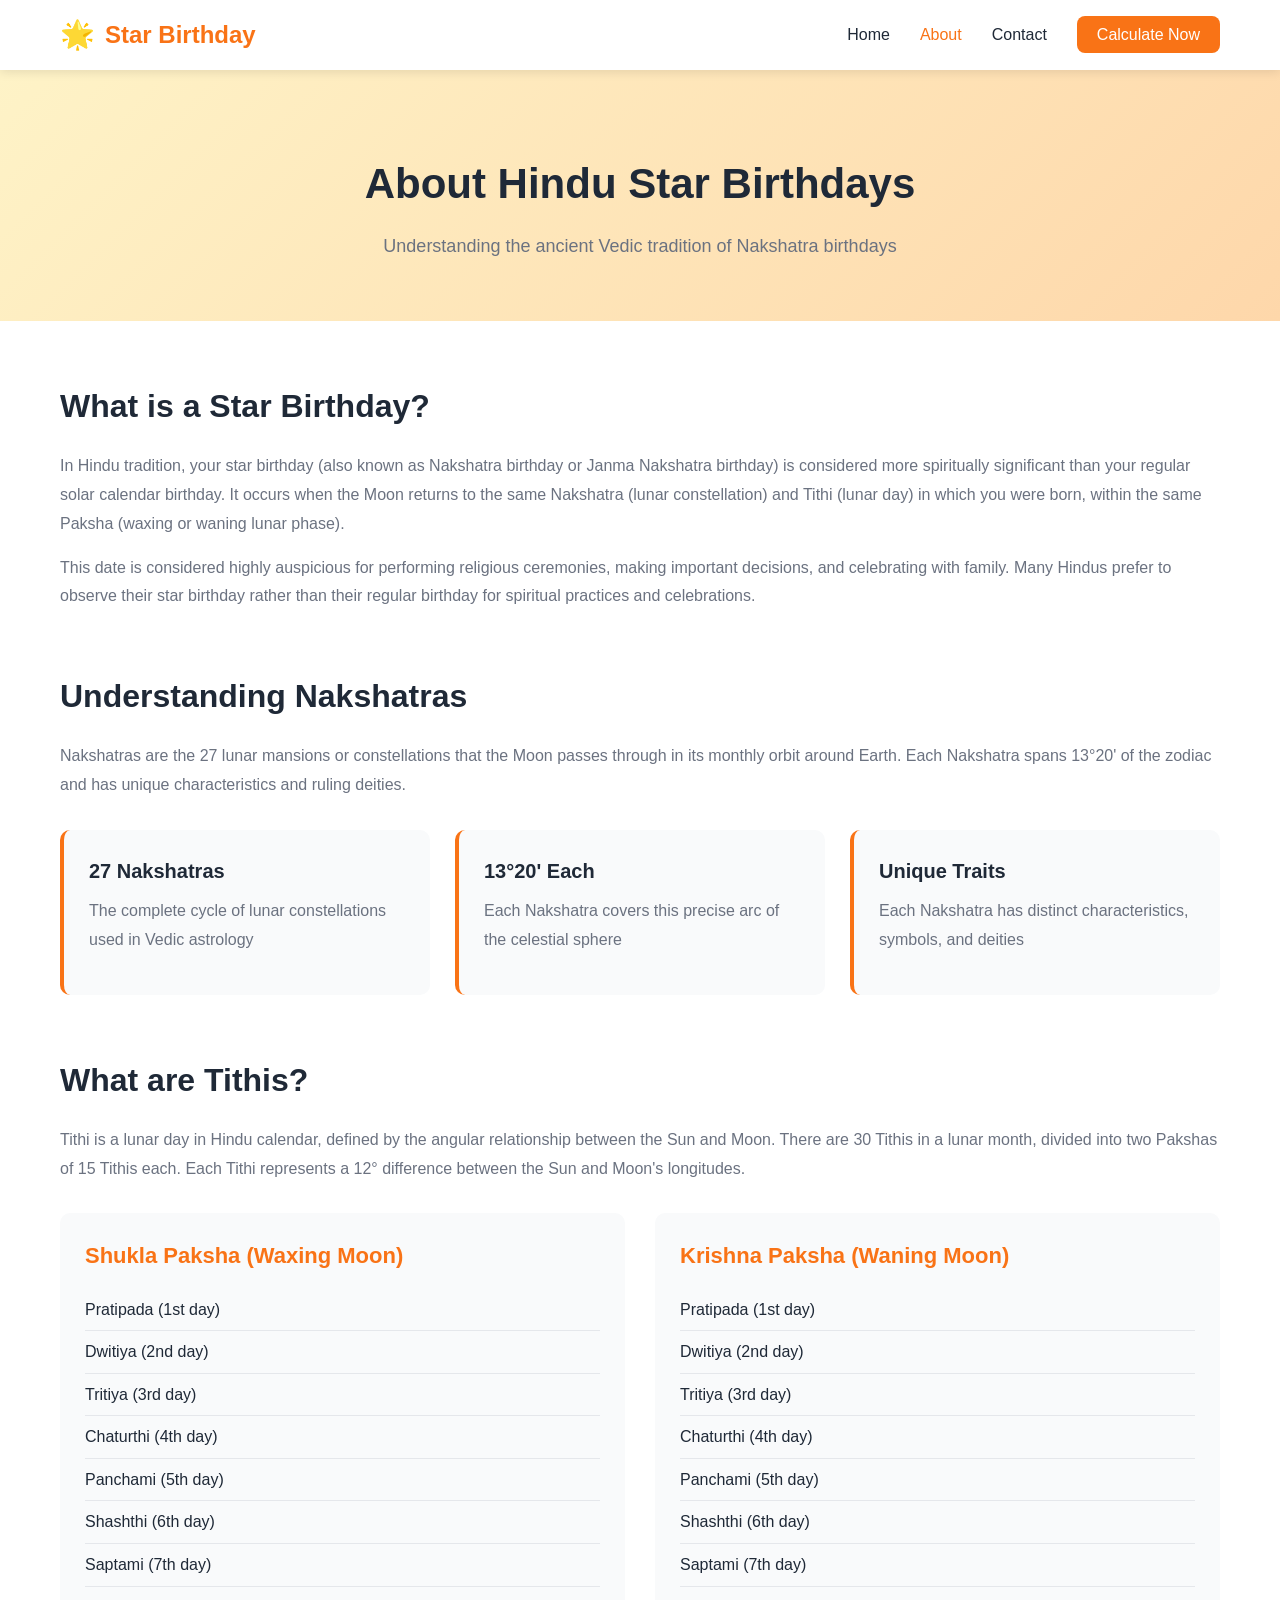
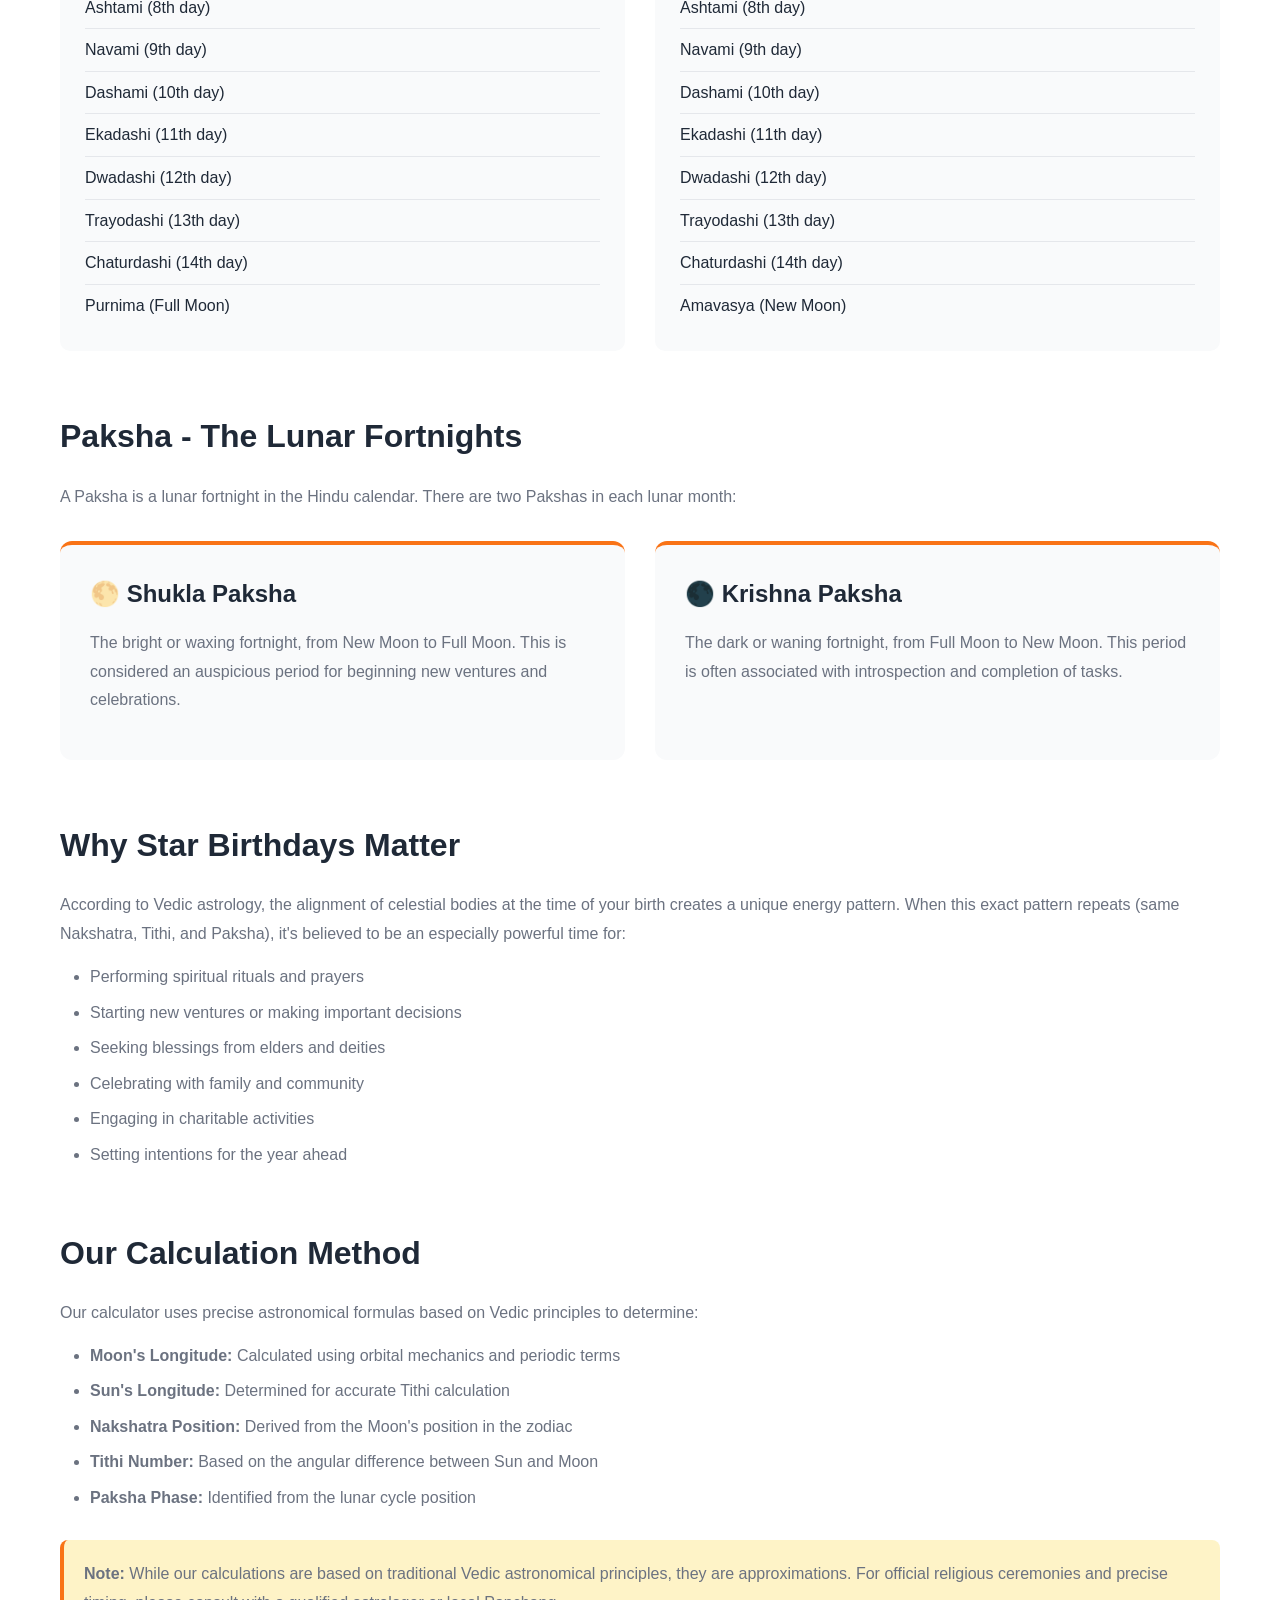
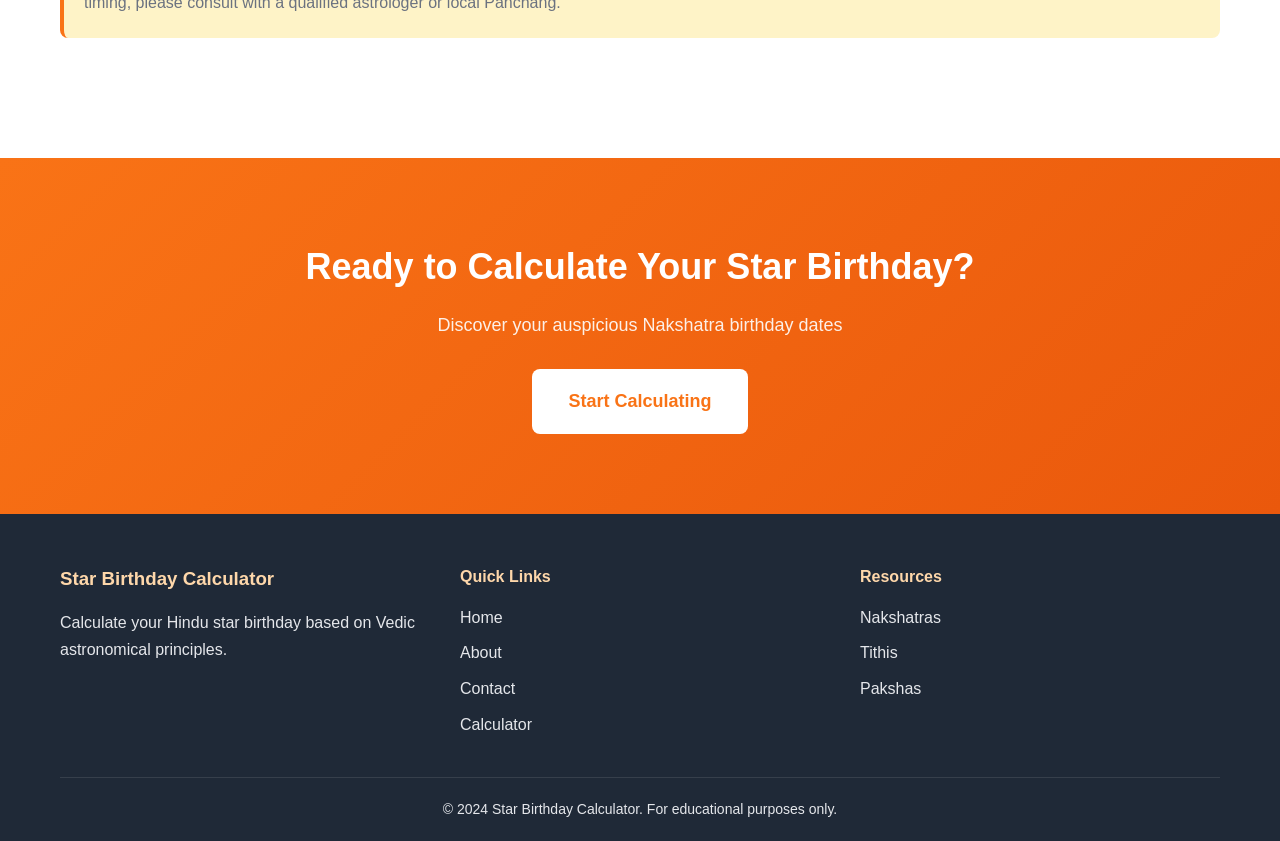
==== about.html @ fb29c7d8 "Add files via upload" ====
<!-- about.html -->
<!DOCTYPE html>
<html lang="en">
<head>
    <meta charset="UTF-8">
    <meta name="viewport" content="width=device-width, initial-scale=1.0">
    <meta name="google-adsense-account" content="ca-pub-8556925680320624">
    <title>About - Hindu Star Birthday Calculator</title>
    <meta name="description" content="Learn about Hindu star birthdays, Nakshatras, Tithis, and Vedic astrology principles.">
    <link rel="stylesheet" href="styles.css">
</head>
<body>
    <!-- Navigation -->
    <nav class="navbar">
        <div class="nav-container">
            <div class="logo">
                <span class="logo-icon">🌟</span>
                <span class="logo-text">Star Birthday</span>
            </div>
            <ul class="nav-menu" id="navMenu">
                <li><a href="index.html">Home</a></li>
                <li><a href="about.html" class="active">About</a></li>
                <li><a href="contact.html">Contact</a></li>
                <li><a href="calculator.html" class="btn-nav">Calculate Now</a></li>
            </ul>
            <div class="hamburger" id="hamburger">
                <span></span>
                <span></span>
                <span></span>
            </div>
        </div>
    </nav>

    <!-- Page Header -->
    <section class="page-header">
        <div class="container">
            <h1>About Hindu Star Birthdays</h1>
            <p>Understanding the ancient Vedic tradition of Nakshatra birthdays</p>
        </div>
    </section>

    <!-- About Content -->
    <section class="about-content">
        <div class="container">
            <div class="content-section">
                <h2>What is a Star Birthday?</h2>
                <p>
                    In Hindu tradition, your star birthday (also known as Nakshatra birthday or Janma Nakshatra birthday) 
                    is considered more spiritually significant than your regular solar calendar birthday. It occurs when 
                    the Moon returns to the same Nakshatra (lunar constellation) and Tithi (lunar day) in which you were born, 
                    within the same Paksha (waxing or waning lunar phase).
                </p>
                <p>
                    This date is considered highly auspicious for performing religious ceremonies, making important decisions, 
                    and celebrating with family. Many Hindus prefer to observe their star birthday rather than their 
                    regular birthday for spiritual practices and celebrations.
                </p>
            </div>

            <div class="content-section" id="nakshatras">
                <h2>Understanding Nakshatras</h2>
                <p>
                    Nakshatras are the 27 lunar mansions or constellations that the Moon passes through in its monthly 
                    orbit around Earth. Each Nakshatra spans 13°20' of the zodiac and has unique characteristics and 
                    ruling deities.
                </p>
                <div class="info-grid">
                    <div class="info-card">
                        <h3>27 Nakshatras</h3>
                        <p>The complete cycle of lunar constellations used in Vedic astrology</p>
                    </div>
                    <div class="info-card">
                        <h3>13°20' Each</h3>
                        <p>Each Nakshatra covers this precise arc of the celestial sphere</p>
                    </div>
                    <div class="info-card">
                        <h3>Unique Traits</h3>
                        <p>Each Nakshatra has distinct characteristics, symbols, and deities</p>
                    </div>
                </div>
            </div>

            <div class="content-section" id="tithis">
                <h2>What are Tithis?</h2>
                <p>
                    Tithi is a lunar day in Hindu calendar, defined by the angular relationship between the Sun and Moon. 
                    There are 30 Tithis in a lunar month, divided into two Pakshas of 15 Tithis each. Each Tithi 
                    represents a 12° difference between the Sun and Moon's longitudes.
                </p>
                <div class="tithi-list">
                    <div class="tithi-group">
                        <h3>Shukla Paksha (Waxing Moon)</h3>
                        <ul>
                            <li>Pratipada (1st day)</li>
                            <li>Dwitiya (2nd day)</li>
                            <li>Tritiya (3rd day)</li>
                            <li>Chaturthi (4th day)</li>
                            <li>Panchami (5th day)</li>
                            <li>Shashthi (6th day)</li>
                            <li>Saptami (7th day)</li>
                            <li>Ashtami (8th day)</li>
                            <li>Navami (9th day)</li>
                            <li>Dashami (10th day)</li>
                            <li>Ekadashi (11th day)</li>
                            <li>Dwadashi (12th day)</li>
                            <li>Trayodashi (13th day)</li>
                            <li>Chaturdashi (14th day)</li>
                            <li>Purnima (Full Moon)</li>
                        </ul>
                    </div>
                    <div class="tithi-group">
                        <h3>Krishna Paksha (Waning Moon)</h3>
                        <ul>
                            <li>Pratipada (1st day)</li>
                            <li>Dwitiya (2nd day)</li>
                            <li>Tritiya (3rd day)</li>
                            <li>Chaturthi (4th day)</li>
                            <li>Panchami (5th day)</li>
                            <li>Shashthi (6th day)</li>
                            <li>Saptami (7th day)</li>
                            <li>Ashtami (8th day)</li>
                            <li>Navami (9th day)</li>
                            <li>Dashami (10th day)</li>
                            <li>Ekadashi (11th day)</li>
                            <li>Dwadashi (12th day)</li>
                            <li>Trayodashi (13th day)</li>
                            <li>Chaturdashi (14th day)</li>
                            <li>Amavasya (New Moon)</li>
                        </ul>
                    </div>
                </div>
            </div>

            <div class="content-section" id="pakshas">
                <h2>Paksha - The Lunar Fortnights</h2>
                <p>
                    A Paksha is a lunar fortnight in the Hindu calendar. There are two Pakshas in each lunar month:
                </p>
                <div class="paksha-cards">
                    <div class="paksha-card">
                        <h3>🌕 Shukla Paksha</h3>
                        <p>The bright or waxing fortnight, from New Moon to Full Moon. This is considered an auspicious 
                        period for beginning new ventures and celebrations.</p>
                    </div>
                    <div class="paksha-card">
                        <h3>🌑 Krishna Paksha</h3>
                        <p>The dark or waning fortnight, from Full Moon to New Moon. This period is often associated 
                        with introspection and completion of tasks.</p>
                    </div>
                </div>
            </div>

            <div class="content-section">
                <h2>Why Star Birthdays Matter</h2>
                <p>
                    According to Vedic astrology, the alignment of celestial bodies at the time of your birth 
                    creates a unique energy pattern. When this exact pattern repeats (same Nakshatra, Tithi, and Paksha), 
                    it's believed to be an especially powerful time for:
                </p>
                <ul class="benefits-list">
                    <li>Performing spiritual rituals and prayers</li>
                    <li>Starting new ventures or making important decisions</li>
                    <li>Seeking blessings from elders and deities</li>
                    <li>Celebrating with family and community</li>
                    <li>Engaging in charitable activities</li>
                    <li>Setting intentions for the year ahead</li>
                </ul>
            </div>

            <div class="content-section">
                <h2>Our Calculation Method</h2>
                <p>
                    Our calculator uses precise astronomical formulas based on Vedic principles to determine:
                </p>
                <ul class="calculation-list">
                    <li><strong>Moon's Longitude:</strong> Calculated using orbital mechanics and periodic terms</li>
                    <li><strong>Sun's Longitude:</strong> Determined for accurate Tithi calculation</li>
                    <li><strong>Nakshatra Position:</strong> Derived from the Moon's position in the zodiac</li>
                    <li><strong>Tithi Number:</strong> Based on the angular difference between Sun and Moon</li>
                    <li><strong>Paksha Phase:</strong> Identified from the lunar cycle position</li>
                </ul>
                <p class="disclaimer">
                    <strong>Note:</strong> While our calculations are based on traditional Vedic astronomical principles, 
                    they are approximations. For official religious ceremonies and precise timing, please consult with 
                    a qualified astrologer or local Panchang.
                </p>
            </div>
        </div>
    </section>

    <!-- CTA Section -->
    <section class="cta">
        <div class="container">
            <h2>Ready to Calculate Your Star Birthday?</h2>
            <p>Discover your auspicious Nakshatra birthday dates</p>
            <a href="calculator.html" class="btn btn-large">Start Calculating</a>
        </div>
    </section>

    <!-- Footer -->
    <footer class="footer">
        <div class="container">
            <div class="footer-content">
                <div class="footer-section">
                    <h3>Star Birthday Calculator</h3>
                    <p>Calculate your Hindu star birthday based on Vedic astronomical principles.</p>
                </div>
                <div class="footer-section">
                    <h4>Quick Links</h4>
                    <ul>
                        <li><a href="index.html">Home</a></li>
                        <li><a href="about.html">About</a></li>
                        <li><a href="contact.html">Contact</a></li>
                        <li><a href="calculator.html">Calculator</a></li>
                    </ul>
                </div>
                <div class="footer-section">
                    <h4>Resources</h4>
                    <ul>
                        <li><a href="about.html#nakshatras">Nakshatras</a></li>
                        <li><a href="about.html#tithis">Tithis</a></li>
                        <li><a href="about.html#pakshas">Pakshas</a></li>
                    </ul>
                </div>
            </div>
            <div class="footer-bottom">
                <p>&copy; 2024 Star Birthday Calculator. For educational purposes only.</p>
            </div>
        </div>
    </footer>

    <script src="script.js"></script>
</body>
</html>
---- styles.css ----
/* styles.css */

/* Reset and Base Styles */
* {
    margin: 0;
    padding: 0;
    box-sizing: border-box;
}

:root {
    --primary-color: #f97316;
    --primary-dark: #ea580c;
    --primary-light: #fed7aa;
    --secondary-color: #fef3c7;
    --text-dark: #1f2937;
    --text-light: #6b7280;
    --success-color: #10b981;
    --error-color: #ef4444;
    --white: #ffffff;
    --gray-50: #f9fafb;
    --gray-100: #f3f4f6;
    --gray-200: #e5e7eb;
}

body {
    font-family: 'Segoe UI', Tahoma, Geneva, Verdana, sans-serif;
    line-height: 1.6;
    color: var(--text-dark);
    background: var(--white);
}

.container {
    max-width: 1200px;
    margin: 0 auto;
    padding: 0 20px;
}

/* Navigation */
.navbar {
    background: var(--white);
    box-shadow: 0 2px 10px rgba(0, 0, 0, 0.1);
    position: sticky;
    top: 0;
    z-index: 1000;
}

.nav-container {
    max-width: 1200px;
    margin: 0 auto;
    padding: 0 20px;
    display: flex;
    justify-content: space-between;
    align-items: center;
    height: 70px;
}

.logo {
    display: flex;
    align-items: center;
    gap: 10px;
    font-size: 24px;
    font-weight: bold;
    color: var(--primary-color);
    text-decoration: none;
}

.logo-icon {
    font-size: 28px;
}

.nav-menu {
    display: flex;
    list-style: none;
    gap: 30px;
    align-items: center;
}

.nav-menu a {
    text-decoration: none;
    color: var(--text-dark);
    font-weight: 500;
    transition: color 0.3s;
    padding: 8px 0;
}

.nav-menu a:hover,
.nav-menu a.active {
    color: var(--primary-color);
}

.btn-nav {
    background: var(--primary-color);
    color: var(--white) !important;
    padding: 10px 20px !important;
    border-radius: 8px;
    transition: all 0.3s;
}

.btn-nav:hover {
    background: var(--primary-dark);
    transform: translateY(-2px);
}

.hamburger {
    display: none;
    flex-direction: column;
    cursor: pointer;
    gap: 5px;
}

.hamburger span {
    width: 25px;
    height: 3px;
    background: var(--text-dark);
    transition: 0.3s;
}

/* Hero Section */
.hero {
    background: linear-gradient(135deg, var(--secondary-color) 0%, var(--primary-light) 100%);
    padding: 100px 20px;
    display: flex;
    align-items: center;
    justify-content: center;
    min-height: 600px;
    position: relative;
    overflow: hidden;
}

.hero-content {
    max-width: 600px;
    z-index: 2;
}

.hero-title {
    font-size: 48px;
    margin-bottom: 20px;
    color: var(--text-dark);
    line-height: 1.2;
}

.hero-subtitle {
    font-size: 20px;
    color: var(--text-light);
    margin-bottom: 30px;
}

.hero-buttons {
    display: flex;
    gap: 15px;
    flex-wrap: wrap;
}

.btn {
    padding: 14px 28px;
    border-radius: 8px;
    text-decoration: none;
    font-weight: 600;
    transition: all 0.3s;
    display: inline-block;
    border: none;
    cursor: pointer;
    font-size: 16px;
}

.btn-primary {
    background: var(--primary-color);
    color: var(--white);
}

.btn-primary:hover {
    background: var(--primary-dark);
    transform: translateY(-2px);
    box-shadow: 0 5px 15px rgba(249, 115, 22, 0.3);
}

.btn-secondary {
    background: transparent;
    color: var(--primary-color);
    border: 2px solid var(--primary-color);
}

.btn-secondary:hover {
    background: var(--primary-color);
    color: var(--white);
}

.btn-large {
    padding: 18px 36px;
    font-size: 18px;
}

/* Star Animation */
.hero-image {
    position: absolute;
    right: 10%;
    width: 300px;
    height: 300px;
}

.star-animation {
    position: relative;
    width: 100%;
    height: 100%;
}

.star {
    position: absolute;
    width: 3px;
    height: 3px;
    background: var(--primary-color);
    border-radius: 50%;
    animation: twinkle 3s infinite;
}

.star:nth-child(1) { top: 20%; left: 30%; animation-delay: 0s; }
.star:nth-child(2) { top: 50%; left: 60%; animation-delay: 0.5s; }
.star:nth-child(3) { top: 80%; left: 20%; animation-delay: 1s; }
.star:nth-child(4) { top: 40%; left: 80%; animation-delay: 1.5s; }
.star:nth-child(5) { top: 70%; left: 50%; animation-delay: 2s; }

@keyframes twinkle {
    0%, 100% { opacity: 0; transform: scale(1); }
    50% { opacity: 1; transform: scale(2); }
}

/* Features Section */
.features {
    padding: 80px 20px;
    background: var(--white);
}

.section-title {
    text-align: center;
    font-size: 36px;
    margin-bottom: 50px;
    color: var(--text-dark);
}

.features-grid {
    display: grid;
    grid-template-columns: repeat(auto-fit, minmax(300px, 1fr));
    gap: 30px;
}

.feature-card {
    background: var(--gray-50);
    padding: 30px;
    border-radius: 12px;
    text-align: center;
    transition: transform 0.3s, box-shadow 0.3s;
}

.feature-card:hover {
    transform: translateY(-5px);
    box-shadow: 0 10px 25px rgba(0, 0, 0, 0.1);
}

.feature-icon {
    font-size: 48px;
    margin-bottom: 15px;
}

.feature-card h3 {
    font-size: 22px;
    margin-bottom: 15px;
    color: var(--text-dark);
}

.feature-card p {
    color: var(--text-light);
    line-height: 1.7;
}

/* How It Works Section */
.how-it-works {
    padding: 80px 20px;
    background: var(--gray-50);
}

.steps {
    display: grid;
    grid-template-columns: repeat(auto-fit, minmax(250px, 1fr));
    gap: 40px;
    margin-top: 50px;
}

.step {
    text-align: center;
}

.step-number {
    width: 60px;
    height: 60px;
    background: var(--primary-color);
    color: var(--white);
    border-radius: 50%;
    display: flex;
    align-items: center;
    justify-content: center;
    font-size: 28px;
    font-weight: bold;
    margin: 0 auto 20px;
}

.step h3 {
    font-size: 22px;
    margin-bottom: 15px;
    color: var(--text-dark);
}

.step p {
    color: var(--text-light);
}

/* CTA Section */
.cta {
    padding: 80px 20px;
    background: linear-gradient(135deg, var(--primary-color) 0%, var(--primary-dark) 100%);
    text-align: center;
    color: var(--white);
}

.cta h2 {
    font-size: 36px;
    margin-bottom: 15px;
}

.cta p {
    font-size: 18px;
    margin-bottom: 30px;
    opacity: 0.9;
}

.cta .btn {
    background: var(--white);
    color: var(--primary-color);
}

.cta .btn:hover {
    background: var(--gray-50);
    transform: translateY(-3px);
}

/* Page Header */
.page-header {
    background: linear-gradient(135deg, var(--secondary-color) 0%, var(--primary-light) 100%);
    padding: 80px 20px 60px;
    text-align: center;
}

.page-header h1 {
    font-size: 42px;
    margin-bottom: 15px;
    color: var(--text-dark);
}

.page-header p {
    font-size: 18px;
    color: var(--text-light);
}

/* About Content */
.about-content {
    padding: 60px 20px;
}

.content-section {
    margin-bottom: 60px;
}

.content-section h2 {
    font-size: 32px;
    margin-bottom: 20px;
    color: var(--text-dark);
}

.content-section p {
    font-size: 16px;
    line-height: 1.8;
    color: var(--text-light);
    margin-bottom: 15px;
}

.info-grid {
    display: grid;
    grid-template-columns: repeat(auto-fit, minmax(250px, 1fr));
    gap: 25px;
    margin-top: 30px;
}

.info-card {
    background: var(--gray-50);
    padding: 25px;
    border-radius: 10px;
    border-left: 4px solid var(--primary-color);
}

.info-card h3 {
    font-size: 20px;
    margin-bottom: 10px;
    color: var(--text-dark);
}

.info-card p {
    color: var(--text-light);
}

.tithi-list {
    display: grid;
    grid-template-columns: repeat(auto-fit, minmax(300px, 1fr));
    gap: 30px;
    margin-top: 30px;
}

.tithi-group {
    background: var(--gray-50);
    padding: 25px;
    border-radius: 10px;
}

.tithi-group h3 {
    font-size: 22px;
    margin-bottom: 15px;
    color: var(--primary-color);
}

.tithi-group ul {
    list-style: none;
}

.tithi-group li {
    padding: 8px 0;
    border-bottom: 1px solid var(--gray-200);
}

.tithi-group li:last-child {
    border-bottom: none;
}

.paksha-cards {
    display: grid;
    grid-template-columns: repeat(auto-fit, minmax(300px, 1fr));
    gap: 30px;
    margin-top: 30px;
}

.paksha-card {
    background: var(--gray-50);
    padding: 30px;
    border-radius: 12px;
    border-top: 4px solid var(--primary-color);
}

.paksha-card h3 {
    font-size: 24px;
    margin-bottom: 15px;
    color: var(--text-dark);
}

.benefits-list,
.calculation-list {
    margin-left: 30px;
    margin-top: 15px;
}

.benefits-list li,
.calculation-list li {
    margin-bottom: 10px;
    color: var(--text-light);
}

.disclaimer {
    background: var(--secondary-color);
    padding: 20px;
    border-radius: 8px;
    margin-top: 30px;
    border-left: 4px solid var(--primary-color);
}

/* Contact Section */
.contact-section {
    padding: 60px 20px;
}

.contact-grid {
    display: grid;
    grid-template-columns: 1.5fr 1fr;
    gap: 50px;
}

.contact-form-wrapper h2,
.contact-info h2 {
    font-size: 28px;
    margin-bottom: 25px;
    color: var(--text-dark);
}

.contact-form {
    background: var(--gray-50);
    padding: 30px;
    border-radius: 12px;
}

.form-group {
    margin-bottom: 20px;
}

.form-group label {
    display: block;
    margin-bottom: 8px;
    color: var(--text-dark);
    font-weight: 600;
}

.form-group input,
.form-group textarea {
    width: 100%;
    padding: 12px;
    border: 2px solid var(--gray-200);
    border-radius: 8px;
    font-size: 16px;
    font-family: inherit;
    transition: border-color 0.3s;
}

.form-group input:focus,
.form-group textarea:focus {
    outline: none;
    border-color: var(--primary-color);
}

.form-group textarea {
    resize: vertical;
    min-height: 120px;
}

.btn-submit {
    width: 100%;
    margin-top: 10px;
}

.form-message {
    margin-top: 20px;
    padding: 15px;
    border-radius: 8px;
    display: none;
}

.form-message.success {
    background: #d1fae5;
    color: #065f46;
    border: 1px solid var(--success-color);
    display: block;
}

.form-message.error {
    background: #fee2e2;
    color: #991b1b;
    border: 1px solid var(--error-color);
    display: block;
}

.info-item {
    display: flex;
    gap: 20px;
    margin-bottom: 30px;
    padding: 20px;
    background: var(--gray-50);
    border-radius: 10px;
}

.info-icon {
    font-size: 32px;
    flex-shrink: 0;
}

.info-content h3 {
    font-size: 18px;
    margin-bottom: 8px;
    color: var(--text-dark);
}

.info-content p {
    color: var(--text-light);
}

.faq-section {
    margin-top: 40px;
    padding: 25px;
    background: var(--secondary-color);
    border-radius: 10px;
}

.faq-section h3 {
    font-size: 22px;
    margin-bottom: 20px;
    color: var(--text-dark);
}

.faq-item {
    margin-bottom: 20px;
}

.faq-item h4 {
    font-size: 16px;
    margin-bottom: 8px;
    color: var(--primary-color);
}

.faq-item p {
    color: var(--text-light);
    font-size: 14px;
    line-height: 1.6;
}

/* Footer */
.footer {
    background: var(--text-dark);
    color: var(--white);
    padding: 50px 20px 20px;
}

.footer-content {
    display: grid;
    grid-template-columns: repeat(auto-fit, minmax(250px, 1fr));
    gap: 40px;
    margin-bottom: 30px;
}

.footer-section h3,
.footer-section h4 {
    margin-bottom: 15px;
    color: var(--primary-light);
}

.footer-section p {
    color: var(--gray-200);
    line-height: 1.7;
}

.footer-section ul {
    list-style: none;
}

.footer-section ul li {
    margin-bottom: 10px;
}

.footer-section ul li a {
    color: var(--gray-200);
    text-decoration: none;
    transition: color 0.3s;
}

.footer-section ul li a:hover {
    color: var(--primary-color);
}

.footer-bottom {
    text-align: center;
    padding-top: 20px;
    border-top: 1px solid rgba(255, 255, 255, 0.1);
}

.footer-bottom p {
    color: var(--gray-200);
    font-size: 14px;
}

/* Responsive Design */
@media (max-width: 768px) {
    .hamburger {
        display: flex;
    }

    .nav-menu {
        position: fixed;
        left: -100%;
        top: 70px;
        flex-direction: column;
        background: var(--white);
        width: 100%;
        text-align: center;
        transition: 0.3s;
        box-shadow: 0 10px 27px rgba(0, 0, 0, 0.05);
        padding: 20px 0;
    }

    .nav-menu.active {
        left: 0;
    }

    .hero {
        flex-direction: column;
        padding: 60px 20px;
        text-align: center;
    }

    .hero-title {
        font-size: 36px;
    }

    .hero-subtitle {
        font-size: 18px;
    }

    .hero-image {
        position: relative;
        right: 0;
        margin-top: 40px;
    }

    .hero-buttons {
        justify-content: center;
    }

    .section-title {
        font-size: 28px;
    }

    .features-grid {
        grid-template-columns: 1fr;
    }

    .contact-grid {
        grid-template-columns: 1fr;
    }

    .page-header h1 {
        font-size: 32px;
    }
}
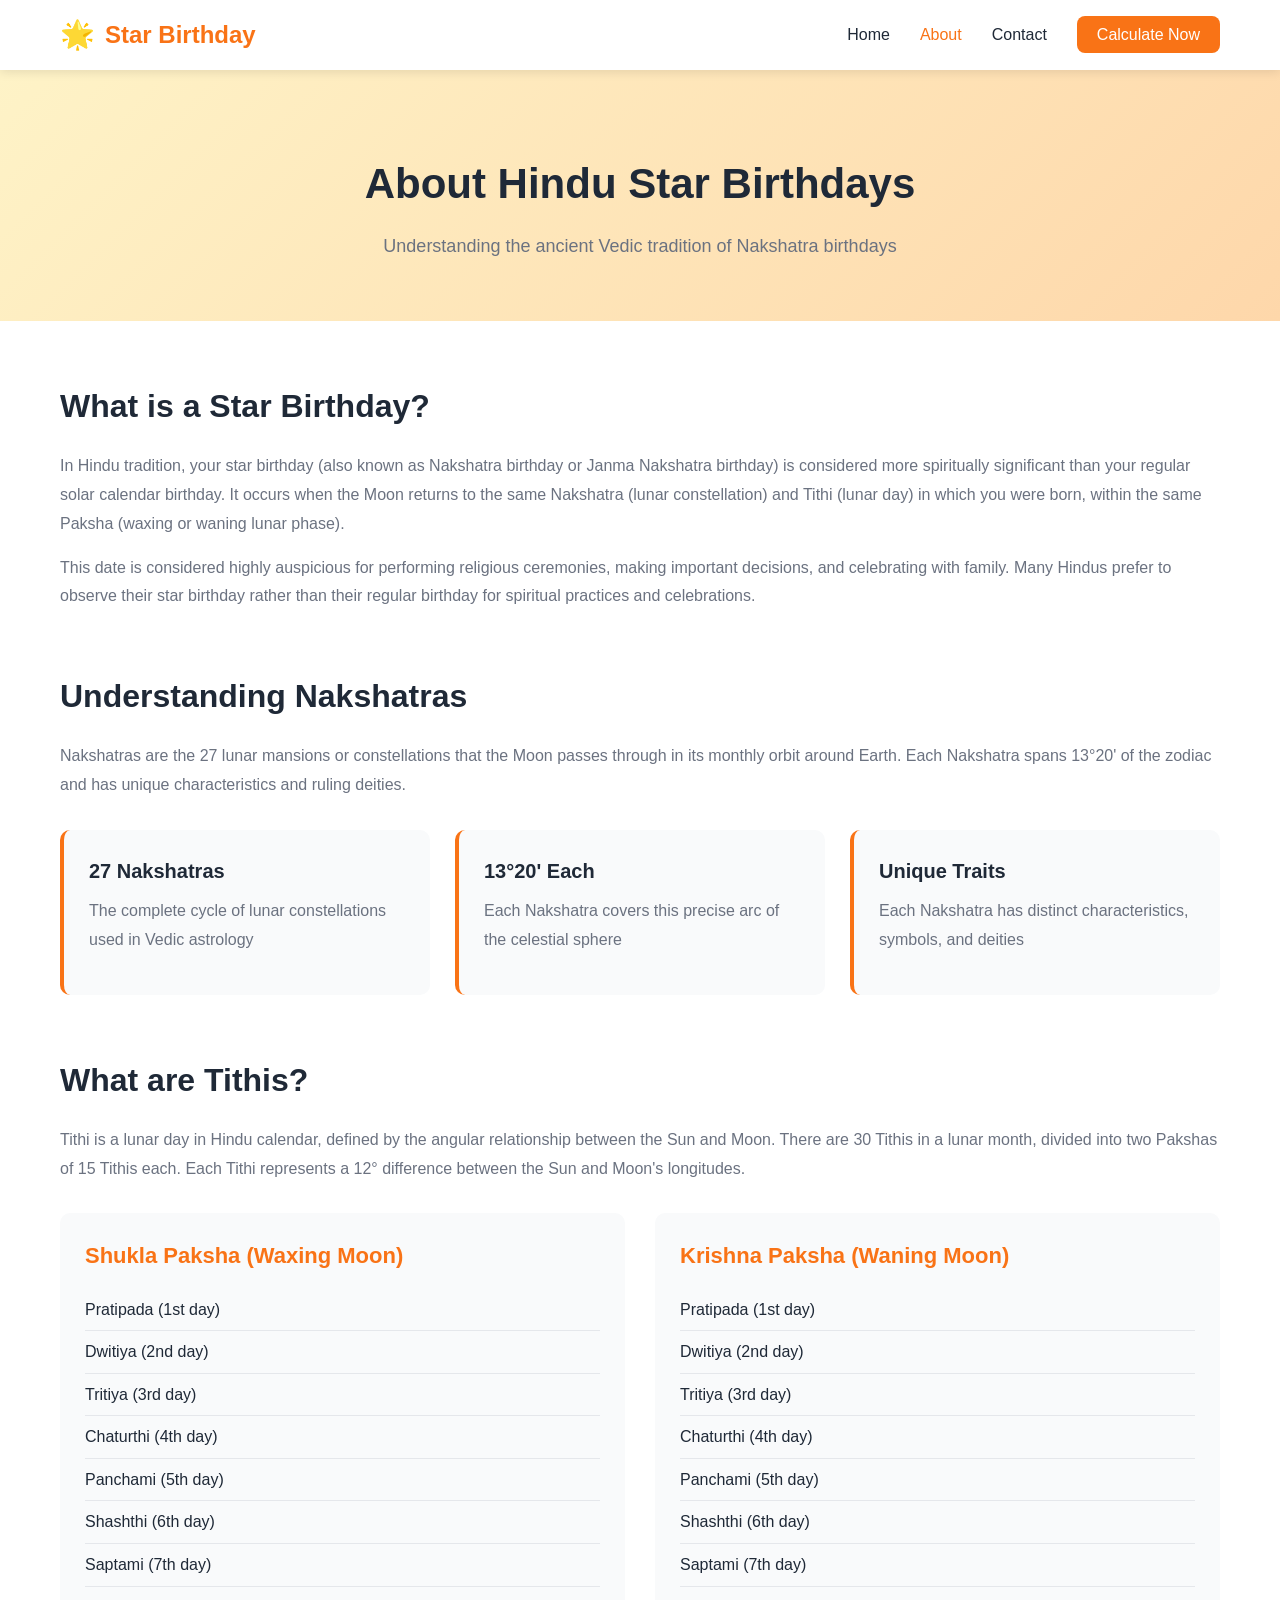
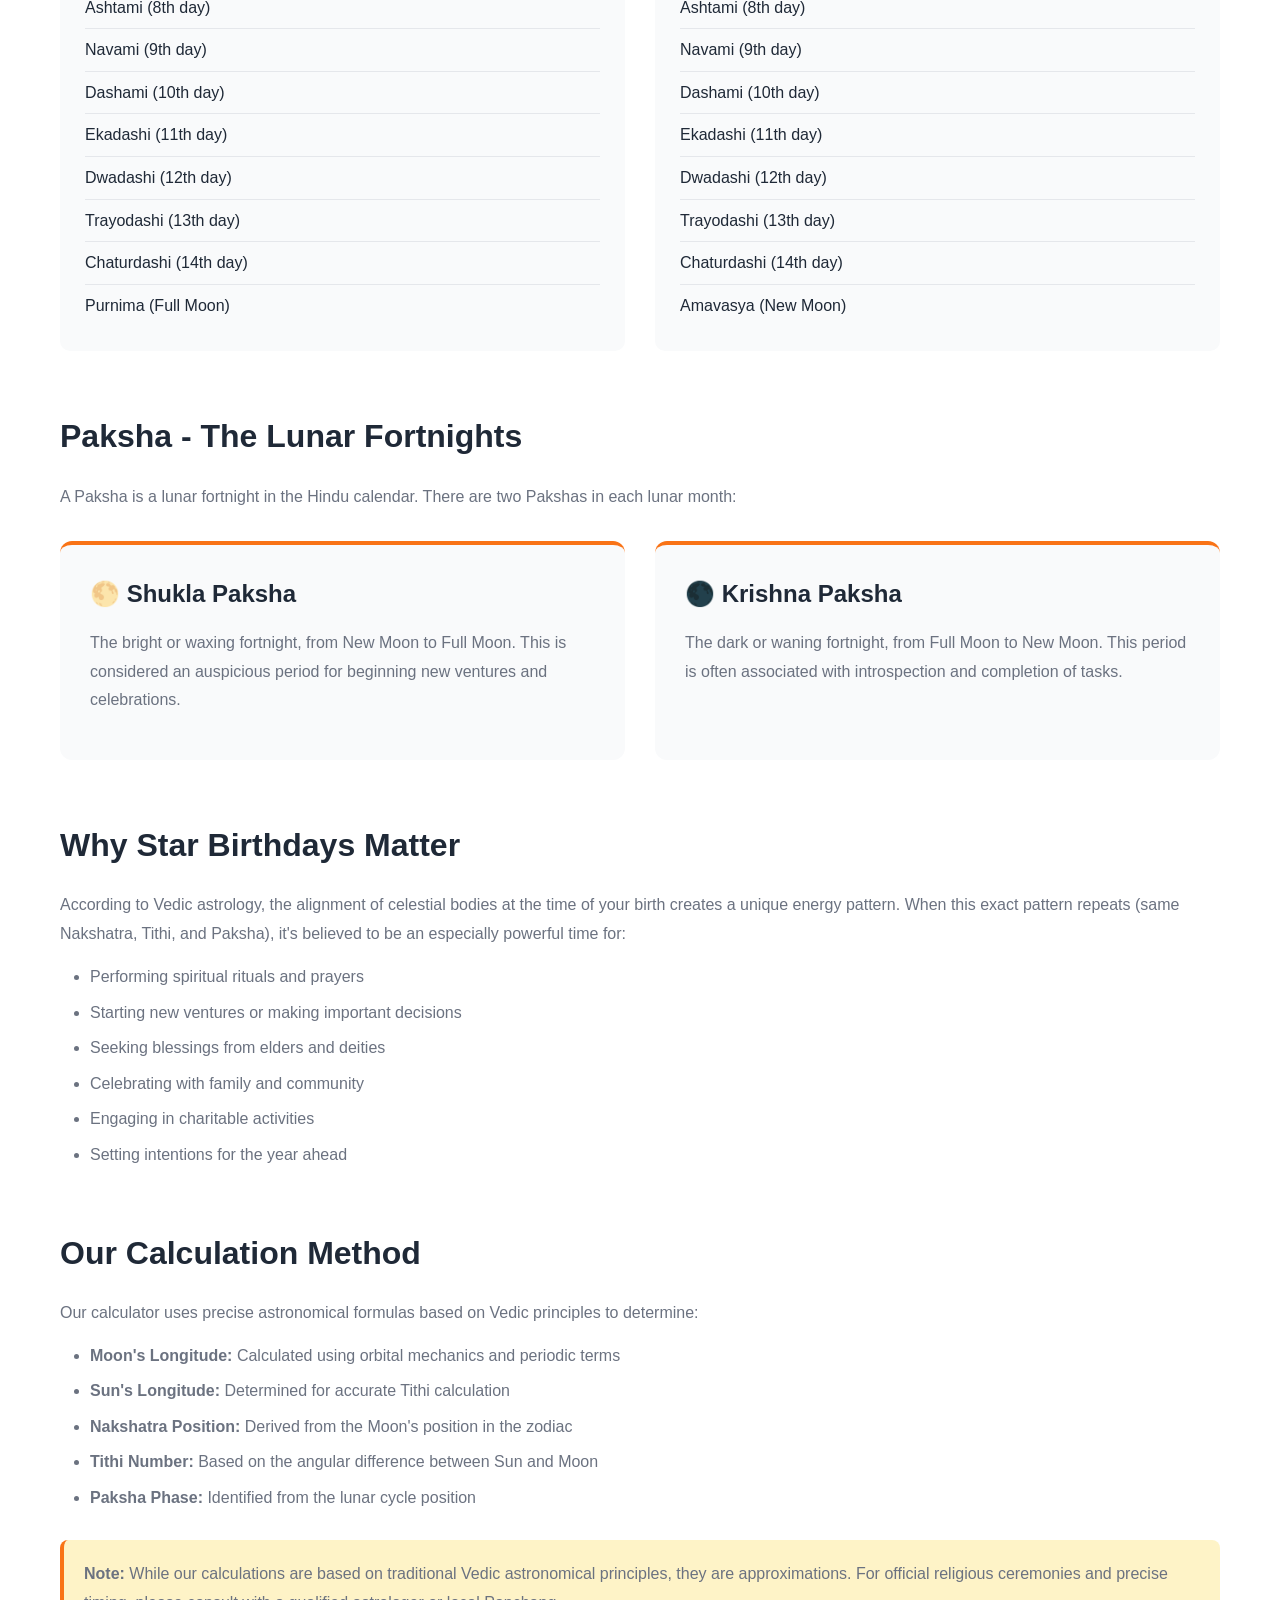
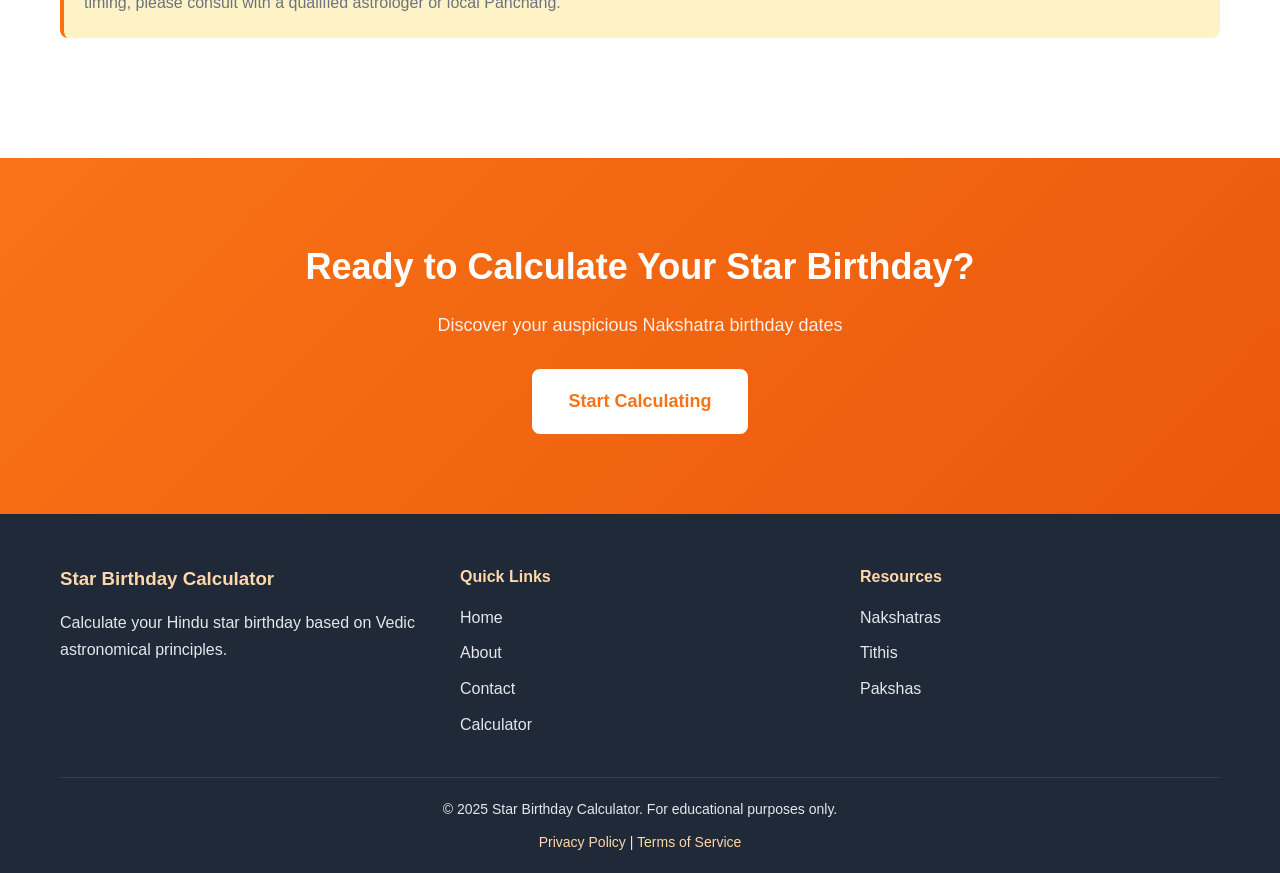
==== commit de66d31b: "included terms and policy pages in the footer" ====
--- a/about.html
+++ b/about.html
@@ -224,11 +224,15 @@
                 </div>
             </div>
             <div class="footer-bottom">
-                <p>&copy; 2024 Star Birthday Calculator. For educational purposes only.</p>
+                <p>&copy; 2025 Star Birthday Calculator. For educational purposes only.</p>
+                <p class="footer-links">
+                    <a href="privacy.html">Privacy Policy</a> | 
+                    <a href="terms.html">Terms of Service</a>
+                </p>
             </div>
         </div>
     </footer>
 
-    <script src="script.js"></script>
+    <script src="main-script.js"></script>
 </body>
 </html>
--- a/styles.css
+++ b/styles.css
@@ -730,4 +730,23 @@
     .page-header h1 {
         font-size: 32px;
     }
+}
+
+
+
+
+.footer-links {
+    margin-top: 10px;
+    font-size: 14px;
+}
+
+.footer-links a {
+    color: var(--primary-light);
+    text-decoration: none;
+    transition: color 0.3s;
+}
+
+.footer-links a:hover {
+    color: var(--primary-color);
+    text-decoration: underline;
 }
